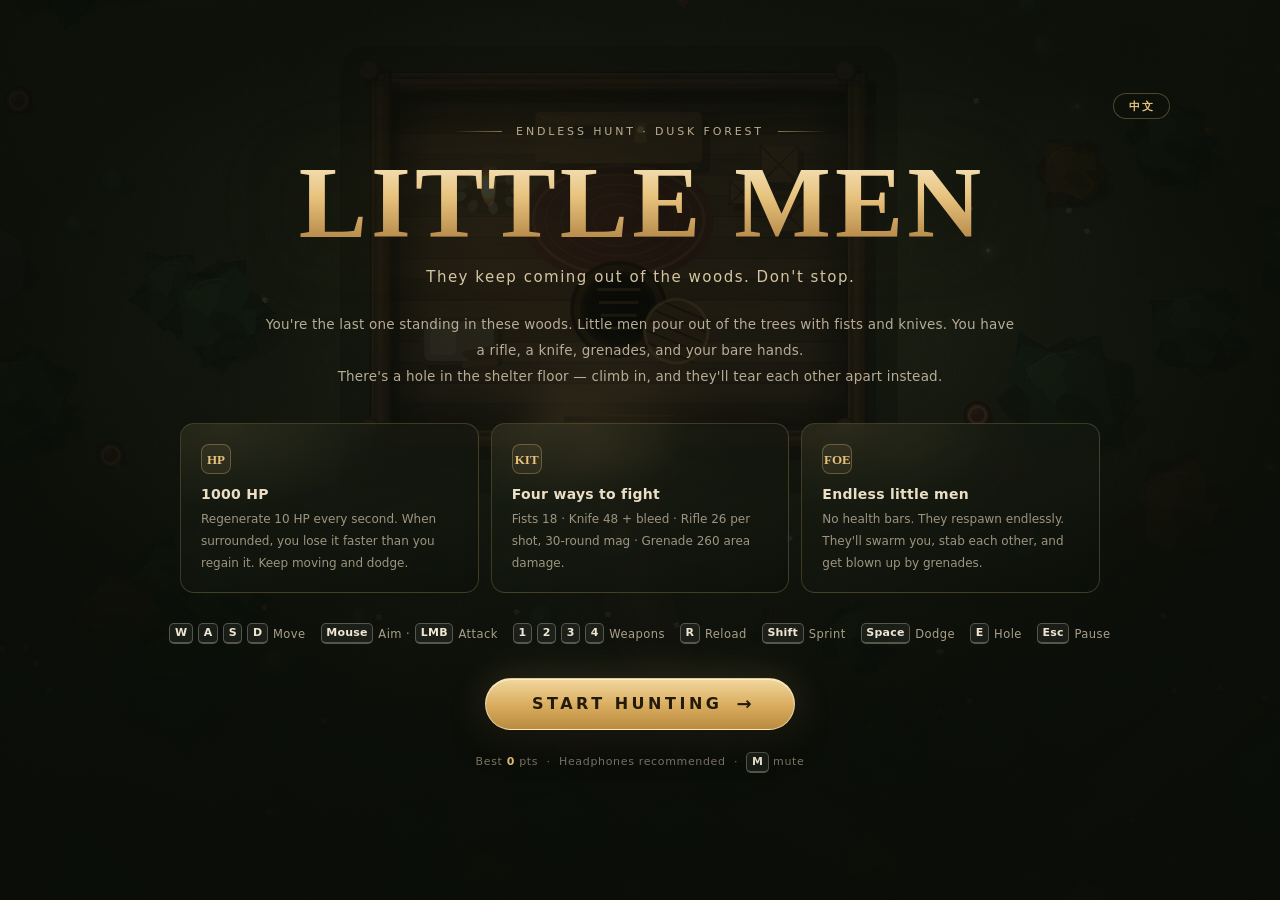
==== source/index.html @ 83fd168a "Organize project: source/, build script and docs" ====
<!DOCTYPE html>
<html lang="zh-CN">
<head>
<meta charset="utf-8">
<meta name="viewport" content="width=device-width, initial-scale=1, maximum-scale=1, user-scalable=no, viewport-fit=cover">
<meta name="theme-color" content="#0c0f09">
<meta name="description" content="无尽围猎小游戏：在暮色山林里用拳头、猎刀、步枪和手榴弹打退不断重生的小人，躲进庇护所地洞避开攻击。">
<link rel="icon" href="data:image/svg+xml,%3Csvg xmlns='http://www.w3.org/2000/svg' viewBox='0 0 64 64'%3E%3Crect width='64' height='64' rx='14' fill='%230d100b'/%3E%3Ctext x='32' y='46' font-size='40' text-anchor='middle' fill='%23e7c27d' font-family='serif'%3E打%3C/text%3E%3C/svg%3E">
<title>打小人 · 暮色山林</title>
<link rel="stylesheet" href="style.css">
</head>
<body>
<div id="game">
  <canvas id="cv"></canvas>

  <!-- ================= HUD ================= -->
  <div id="hud" class="hidden">
    <div id="hud-left" class="panel">
      <div class="hp-row">
        <span class="hp-mark" data-i18n="hud.hp">命</span>
        <div class="hp-bar"><div id="hp-fill"></div><div class="hp-bar-gloss"></div></div>
        <div class="hp-num"><b id="hp-now">1000</b><i>/1000</i></div>
      </div>
      <div class="stam-row">
        <div class="stam-bar"><div id="stam-fill"></div></div>
        <span class="regen" data-i18n="hud.regen">+10 / 秒</span>
      </div>
    </div>

    <div id="hud-right" class="panel">
      <div class="stat"><span data-i18n="hud.kills">击杀</span><b id="kills">0</b></div>
      <div class="stat"><span data-i18n="hud.score">得分</span><b id="score">0</b></div>
      <div class="stat"><span data-i18n="hud.time">存活</span><b id="clock">00:00</b></div>
      <div class="stat best"><span data-i18n="hud.best">最佳</span><b id="best">0</b></div>
    </div>

    <div id="compass" class="fade">
      <div id="compass-arrow">➤</div>
      <div class="compass-txt"><span data-i18n="hud.shelter">庇护所</span> · <b id="compass-dist">0</b> m</div>
    </div>

    <div id="combo" class="hidden"><b id="combo-x">×2</b><span data-i18n="hud.combo">连杀</span></div>
    <div id="toast"></div>

    <div id="weapon-bar">
      <div class="wcard" data-w="fist">
        <span class="wkey">1</span>
        <span class="wicon" data-i18n="hud.icon.fist">拳</span>
        <span class="wname" data-i18n="hud.weapon.fist">拳头</span>
        <span class="wammo" id="ammo-fist">—</span>
      </div>
      <div class="wcard" data-w="knife">
        <span class="wkey">2</span>
        <span class="wicon" data-i18n="hud.icon.knife">刀</span>
        <span class="wname" data-i18n="hud.weapon.knife">猎刀</span>
        <span class="wammo" id="ammo-knife">流血</span>
      </div>
      <div class="wcard active" data-w="gun">
        <span class="wkey">3</span>
        <span class="wicon" data-i18n="hud.icon.gun">枪</span>
        <span class="wname" data-i18n="hud.weapon.gun">步枪</span>
        <span class="wammo" id="ammo-gun"><b>30</b>/∞</span>
        <span class="reload-line" id="reload-line"></span>
      </div>
      <div class="wcard" data-w="nade">
        <span class="wkey">4</span>
        <span class="wicon" data-i18n="hud.icon.nade">雷</span>
        <span class="wname" data-i18n="hud.weapon.nade">手榴弹</span>
        <span class="wammo" id="ammo-nade">×3</span>
      </div>
    </div>

    <div id="map-box">
      <canvas id="mini" width="320" height="320"></canvas>
      <div class="map-label" data-i18n="hud.map">暮色山林</div>
    </div>

    <div id="hint" class="hidden"><kbd>E</kbd><span data-i18n="hud.hint">进入地洞</span></div>

    <div id="hidden-note" class="hidden">
      <div class="hn-icon" data-i18n="hud.holeIcon">洞</div>
      <div class="hn-text">
        <b data-i18n="hud.hiddenTitle">你躲在地洞里</b>
        <span data-i18n="hud.hiddenText">上面的小人找不到你，正在互相撕打。</span>
      </div>
      <div class="hn-key desktop-only"><kbd>E</kbd> <span data-i18n="hud.hiddenKey">爬出来</span></div>
      <div class="hn-key touch-only"><span data-i18n="hud.hiddenTouch">点「洞」爬出</span></div>
    </div>

    <div id="touch-ui">
      <button id="tb-pause" class="tbtn tiny">Ⅱ</button>
      <button id="tb-switch" class="tbtn" data-i18n="hud.touch.swap">换</button>
      <button id="tb-nade" class="tbtn" data-i18n="hud.touch.nade">雷</button>
      <button id="tb-reload" class="tbtn" data-i18n="hud.touch.reload">弹</button>
      <button id="tb-hole" class="tbtn hidden" data-i18n="hud.touch.hole">洞</button>
    </div>
  </div>

  <!-- ================= 开始界面 ================= -->
  <div id="screen-start" class="screen">
    <div class="screen-inner start-inner">
      <div class="lang-row"><button class="lang-btn" type="button" data-lang-toggle>EN</button></div>
      <div class="eyebrow"><span></span><b data-i18n="menu.eyebrow">无尽围猎 · 暮色山林</b><span></span></div>
      <h1 class="title" data-i18n="menu.title">打小人</h1>
      <p class="tagline" data-i18n="menu.tagline">山里的东西越聚越多。别停手。</p>
      <p class="brief" data-i18n="menu.brief">你是这片林子里唯一还站着的人。小人从树影里涌出来，用拳头、用刀。你有步枪、猎刀、手榴弹，和一双拳头。<br>山腰的庇护所里有一个地洞——钻进去，它们就碰不到你，只会在上面互相撕咬。</p>

      <div class="info-grid">
        <div class="info-card">
          <div class="ic-key" data-i18n="menu.card1.key">命</div>
          <h3 data-i18n="menu.card1.title">1000 点生命</h3>
          <p data-i18n="menu.card1.text">每秒回复 10 点。被围住时会掉得比回复快，靠走位和翻滚活下来。</p>
        </div>
        <div class="info-card">
          <div class="ic-key" data-i18n="menu.card2.key">械</div>
          <h3 data-i18n="menu.card2.title">四种打法</h3>
          <p data-i18n="menu.card2.text">拳 18 · 猎刀 48 并造成流血 · 步枪 26 一发共 30 发 · 手榴弹 260 范围伤害。</p>
        </div>
        <div class="info-card">
          <div class="ic-key" data-i18n="menu.card3.key">敌</div>
          <h3 data-i18n="menu.card3.title">杀不完的小人</h3>
          <p data-i18n="menu.card3.text">没有血条，打死会不断重生。它们会围攻你，也会互相捅刀、被自己的手榴弹炸飞。</p>
        </div>
      </div>

      <div class="keys desktop-only">
        <span data-i18n="key.move"><kbd>W</kbd><kbd>A</kbd><kbd>S</kbd><kbd>D</kbd> 移动</span>
        <span data-i18n="key.aim"><kbd>鼠标</kbd> 瞄准 · <kbd>左键</kbd> 攻击</span>
        <span data-i18n="key.weapons"><kbd>1</kbd><kbd>2</kbd><kbd>3</kbd><kbd>4</kbd> 换武器</span>
        <span data-i18n="key.reload"><kbd>R</kbd> 装弹</span>
        <span data-i18n="key.sprint"><kbd>Shift</kbd> 冲刺</span>
        <span data-i18n="key.dodge"><kbd>空格</kbd> 翻滚</span>
        <span data-i18n="key.hole"><kbd>E</kbd> 地洞</span>
        <span data-i18n="key.pause"><kbd>Esc</kbd> 暂停</span>
      </div>
      <div class="keys touch-only">
        <span data-i18n="menu.touch.move">左半屏拖动 · 移动</span>
        <span data-i18n="menu.touch.aim">右半屏拖动 · 瞄准并开火</span>
        <span data-i18n="menu.touch.buttons">右下按钮 · 换武器 / 手雷 / 装弹 / 地洞</span>
      </div>

      <button id="btn-start" class="big-btn" data-i18n="menu.start">开始狩猎<span class="arrow">→</span></button>
      <div class="start-foot">
        <span data-i18n="menu.best">最佳记录</span> <b id="best-menu">0</b> <span data-i18n="menu.pts">分</span>
        &nbsp;·&nbsp; <span data-i18n="menu.headphones">建议戴耳机</span>
        &nbsp;·&nbsp; <span data-i18n="menu.mute"><kbd>M</kbd> 静音</span>
      </div>
    </div>
  </div>

  <!-- ================= 暂停界面 ================= -->
  <div id="screen-pause" class="screen hidden">
    <div class="screen-inner pause-inner">
      <div class="lang-row"><button class="lang-btn" type="button" data-lang-toggle>EN</button></div>
      <div class="eyebrow"><span></span><b data-i18n="pause.eyebrow">暂歇</b><span></span></div>
      <h2 class="sub-title" data-i18n="pause.title">山风停了</h2>
      <p class="tagline" data-i18n="pause.tagline">它们还在外面。</p>
      <div class="pause-stats">
        <div><span data-i18n="hud.kills">击杀</span><b id="pause-kills">0</b></div>
        <div><span data-i18n="hud.score">得分</span><b id="pause-score">0</b></div>
        <div><span data-i18n="hud.time">存活</span><b id="pause-time">00:00</b></div>
      </div>
      <div class="keys centered desktop-only">
        <span data-i18n="key.move"><kbd>W</kbd><kbd>A</kbd><kbd>S</kbd><kbd>D</kbd> 移动</span>
        <span data-i18n="key.aim"><kbd>鼠标</kbd> 瞄准 · <kbd>左键</kbd> 攻击</span>
        <span data-i18n="key.weapons"><kbd>1</kbd><kbd>2</kbd><kbd>3</kbd><kbd>4</kbd> 换武器</span>
        <span data-i18n="key.reload"><kbd>R</kbd> 装弹</span>
        <span data-i18n="key.sprint"><kbd>Shift</kbd> 冲刺</span>
        <span data-i18n="key.dodge"><kbd>空格</kbd> 翻滚</span>
        <span data-i18n="key.hole"><kbd>E</kbd> 地洞</span>
      </div>
      <div class="keys centered touch-only">
        <span data-i18n="menu.touch.move">左半屏拖动 · 移动</span>
        <span data-i18n="menu.touch.aim">右半屏拖动 · 瞄准并开火</span>
      </div>
      <div class="btn-row">
        <button id="btn-resume" class="big-btn" data-i18n="pause.resume">继续<span class="arrow">→</span></button>
        <button id="btn-quit" class="ghost-btn" data-i18n="pause.menu">回到山顶</button>
      </div>
    </div>
  </div>

  <!-- ================= 死亡界面 ================= -->
  <div id="screen-dead" class="screen hidden">
    <div class="screen-inner dead-inner">
      <div class="lang-row"><button class="lang-btn" type="button" data-lang-toggle>EN</button></div>
      <div class="eyebrow red"><span></span><b data-i18n="death.eyebrow">你倒下了</b><span></span></div>
      <h2 class="sub-title" data-i18n="death.title">山里的东西围了上来</h2>
      <div class="death-stats">
        <div><span data-i18n="death.kills">击杀小人</span><b id="dead-kills">0</b></div>
        <div><span data-i18n="death.time">存活时间</span><b id="dead-time">00:00</b></div>
        <div><span data-i18n="death.score">最终得分</span><b id="dead-score">0</b></div>
        <div><span data-i18n="death.infight">它们自相残杀</span><b id="dead-infight">0</b></div>
      </div>
      <div class="death-note" id="dead-note">下一次，记得早点回地洞。</div>
      <div class="btn-row">
        <button id="btn-retry" class="big-btn" data-i18n="death.again">再来一局<span class="arrow">→</span></button>
        <button id="btn-menu" class="ghost-btn" data-i18n="death.menu">回到山顶</button>
      </div>
    </div>
  </div>

  <div id="err"></div>
</div>
<script src="game.js"></script>
</body>
</html>
---- source/style.css ----
:root {
  --ink: #efe6d3;
  --muted: #a89f8a;
  --gold: #e7c27d;
  --gold-deep: #b78d45;
  --red: #e0573f;
  --green: #9dbf76;
  --panel: rgba(13, 17, 10, .62);
  --panel-solid: rgba(15, 19, 12, .94);
  --line: rgba(231, 194, 125, .22);
  --line-soft: rgba(231, 194, 125, .11);
  --font: "PingFang SC", "Hiragino Sans GB", "Microsoft YaHei", system-ui, -apple-system, sans-serif;
  --serif: "Songti SC", "STSong", "Noto Serif SC", "SimSun", serif;
}

* { box-sizing: border-box; }

html, body {
  margin: 0;
  padding: 0;
  width: 100%;
  height: 100%;
  overflow: hidden;
  background: #0b0e08;
  color: var(--ink);
  font-family: var(--font);
  -webkit-font-smoothing: antialiased;
  user-select: none;
  -webkit-user-select: none;
  touch-action: none;
}

#game { position: fixed; inset: 0; }

#cv {
  position: absolute;
  inset: 0;
  display: block;
  width: 100%;
  height: 100%;
  cursor: none;
  background: #20281a;
}

.hidden { display: none !important; }

kbd {
  display: inline-block;
  min-width: 1.55em;
  padding: .1em .42em;
  border: 1px solid rgba(239, 230, 211, .28);
  border-bottom-width: 2px;
  border-radius: 5px;
  background: rgba(255, 255, 255, .06);
  color: #efe6d3;
  font: 600 11px/1.45 var(--font);
  text-align: center;
  letter-spacing: .02em;
}

/* ============================== HUD ============================== */
#hud {
  position: fixed;
  inset: 0;
  z-index: 10;
  pointer-events: none;
  font-variant-numeric: tabular-nums;
}

.panel {
  position: absolute;
  background: linear-gradient(160deg, rgba(23, 28, 18, .82), rgba(10, 13, 8, .66));
  border: 1px solid var(--line);
  border-radius: 14px;
  box-shadow: 0 10px 34px rgba(0, 0, 0, .38), inset 0 1px 0 rgba(255, 255, 255, .05);
  backdrop-filter: blur(9px);
  -webkit-backdrop-filter: blur(9px);
}

#hud-left {
  left: 22px;
  top: 20px;
  width: min(390px, 38vw);
  padding: 14px 16px 12px;
}

.hp-row { display: flex; align-items: center; gap: 10px; }

.hp-mark {
  flex: none;
  width: 26px;
  height: 26px;
  display: grid;
  place-items: center;
  border-radius: 8px;
  font: 700 13px/1 var(--serif);
  color: #f4c9b6;
  background: rgba(224, 87, 63, .16);
  border: 1px solid rgba(224, 87, 63, .35);
}

.hp-bar {
  position: relative;
  flex: 1;
  height: 17px;
  border-radius: 4px;
  overflow: hidden;
  background: rgba(0, 0, 0, .5);
  box-shadow: inset 0 2px 5px rgba(0, 0, 0, .6), 0 0 0 1px rgba(255, 255, 255, .05);
}

#hp-fill {
  position: absolute;
  inset: 0;
  width: 100%;
  transform-origin: left center;
  background: linear-gradient(90deg, #b5382b 0%, #dd5a3b 45%, #ee8a54 100%);
  box-shadow: 0 0 14px rgba(232, 92, 60, .45);
  transition: width .12s linear, filter .3s;
}

#hp-fill.low { animation: lowhp 1s ease-in-out infinite; }

@keyframes lowhp {
  0%, 100% { filter: brightness(1); }
  50% { filter: brightness(1.55); }
}

.hp-bar-gloss {
  position: absolute;
  inset: 0;
  background: linear-gradient(180deg, rgba(255, 255, 255, .22), transparent 48%, rgba(0, 0, 0, .2));
  pointer-events: none;
}

.hp-num { flex: none; min-width: 92px; text-align: right; letter-spacing: .02em; }
.hp-num b { font-size: 21px; font-weight: 800; color: #f7ecdb; }
.hp-num i { font-style: normal; font-size: 12px; color: var(--muted); margin-left: 1px; }

.stam-row { display: flex; align-items: center; gap: 10px; margin-top: 9px; padding-left: 36px; }

.stam-bar {
  flex: 1;
  height: 4px;
  border-radius: 3px;
  background: rgba(0, 0, 0, .45);
  overflow: hidden;
}
#stam-fill {
  height: 100%;
  width: 100%;
  background: linear-gradient(90deg, #9b7a3c, #e0bd6b);
  border-radius: 3px;
}

.regen { font-size: 10.5px; color: var(--green); letter-spacing: .04em; opacity: .85; }

#hud-right {
  right: 22px;
  top: 20px;
  display: grid;
  grid-template-columns: repeat(2, minmax(74px, auto));
  gap: 4px 18px;
  padding: 12px 16px;
  text-align: right;
}

.stat { display: flex; align-items: baseline; justify-content: flex-end; gap: 8px; }
.stat span { font-size: 10.5px; color: var(--muted); letter-spacing: .12em; }
.stat b { font-size: 16px; font-weight: 700; color: #f2e6ce; }
.stat.best b { color: var(--gold); font-size: 14px; }

#compass {
  position: absolute;
  top: 18px;
  left: 50%;
  transform: translateX(-50%);
  display: flex;
  align-items: center;
  gap: 9px;
  padding: 7px 14px 7px 10px;
  border-radius: 999px;
  background: rgba(12, 16, 9, .55);
  border: 1px solid var(--line-soft);
  color: #d8ccb4;
  font-size: 11px;
  letter-spacing: .1em;
  backdrop-filter: blur(6px);
  transition: opacity .5s;
}
#compass.fade { opacity: 0; }
#compass-arrow {
  display: inline-block;
  color: var(--gold);
  font-size: 15px;
  line-height: 1;
  transform-origin: 50% 50%;
  filter: drop-shadow(0 0 6px rgba(231, 194, 125, .55));
}
#compass b { color: #f2e6ce; font-weight: 600; }

#combo {
  position: absolute;
  top: 16%;
  left: 50%;
  transform: translateX(-50%);
  display: flex;
  align-items: baseline;
  gap: 7px;
  text-shadow: 0 3px 18px rgba(0, 0, 0, .8);
  animation: comboIn .18s ease-out;
}
#combo b {
  font: 900 40px/1 var(--serif);
  color: #f6d491;
  letter-spacing: .01em;
  text-shadow: 0 0 26px rgba(231, 194, 125, .55), 0 2px 0 rgba(0, 0, 0, .35);
}
#combo span { font-size: 11px; letter-spacing: .3em; color: #e7d8b9; }
@keyframes comboIn { from { transform: translate(-50%, 8px) scale(.85); opacity: 0; } }

#toast {
  position: absolute;
  left: 50%;
  top: 25%;
  transform: translate(-50%, 6px);
  max-width: min(560px, 82vw);
  padding: 9px 20px;
  border-radius: 999px;
  background: rgba(12, 16, 9, .76);
  border: 1px solid var(--line);
  color: #efe1c6;
  font-size: 12.5px;
  letter-spacing: .08em;
  text-align: center;
  opacity: 0;
  transition: opacity .25s, transform .25s;
  backdrop-filter: blur(8px);
  white-space: nowrap;
  overflow: hidden;
  text-overflow: ellipsis;
}
#toast.show { opacity: 1; transform: translate(-50%, 0); }

#weapon-bar {
  position: absolute;
  left: 50%;
  bottom: 20px;
  transform: translateX(-50%);
  display: flex;
  gap: 9px;
  padding: 8px;
  border-radius: 16px;
  background: linear-gradient(160deg, rgba(23, 28, 18, .78), rgba(10, 13, 8, .64));
  border: 1px solid var(--line);
  box-shadow: 0 12px 40px rgba(0, 0, 0, .42);
  backdrop-filter: blur(10px);
}

.wcard {
  position: relative;
  width: 96px;
  padding: 9px 8px 8px;
  border-radius: 11px;
  border: 1px solid transparent;
  background: rgba(255, 255, 255, .025);
  display: grid;
  grid-template-columns: 30px 1fr;
  grid-template-rows: auto auto;
  gap: 1px 7px;
  transition: background .15s, border-color .15s, transform .15s;
  overflow: hidden;
}

.wcard.active {
  border-color: rgba(231, 194, 125, .62);
  background: linear-gradient(150deg, rgba(231, 194, 125, .16), rgba(231, 194, 125, .04));
  box-shadow: 0 0 0 1px rgba(231, 194, 125, .1), 0 6px 20px rgba(0, 0, 0, .3), inset 0 0 24px rgba(231, 194, 125, .06);
  transform: translateY(-2px);
}

.wcard.empty { opacity: .45; }

.wkey {
  position: absolute;
  top: 5px;
  right: 6px;
  font-size: 9px;
  color: var(--muted);
  opacity: .85;
}

.wicon {
  grid-row: span 2;
  align-self: center;
  width: 30px;
  height: 30px;
  display: grid;
  place-items: center;
  border-radius: 8px;
  font: 700 15px/1 var(--serif);
  color: #cfc0a3;
  background: rgba(0, 0, 0, .28);
  border: 1px solid rgba(255, 255, 255, .07);
}
.wcard.active .wicon {
  color: #f4d9a2;
  border-color: rgba(231, 194, 125, .4);
  background: rgba(231, 194, 125, .1);
  box-shadow: 0 0 18px rgba(231, 194, 125, .15);
}

.wname { font-size: 11.5px; color: #d9cdb5; letter-spacing: .05em; align-self: end; }
.wammo { font-size: 10px; color: #8d8574; letter-spacing: .03em; align-self: start; }
.wammo b { color: #e9dcc2; font-size: 11px; font-weight: 600; }
.wcard.active .wammo { color: var(--gold); }

.reload-line {
  position: absolute;
  left: 0;
  bottom: 0;
  height: 2px;
  width: 0%;
  background: linear-gradient(90deg, #d8ad63, #f4dda9);
  box-shadow: 0 0 8px rgba(231, 194, 125, .6);
}

#map-box {
  position: absolute;
  right: 22px;
  bottom: 22px;
  width: 176px;
  padding: 7px;
  border-radius: 15px;
  background: linear-gradient(160deg, rgba(23, 28, 18, .8), rgba(10, 13, 8, .68));
  border: 1px solid var(--line);
  box-shadow: 0 12px 36px rgba(0, 0, 0, .4);
  backdrop-filter: blur(9px);
}
#mini { display: block; width: 100%; height: auto; border-radius: 10px; }
.map-label {
  margin-top: 5px;
  text-align: center;
  font-size: 9px;
  letter-spacing: .28em;
  color: #8f8674;
}

#hint {
  position: absolute;
  left: 50%;
  bottom: 118px;
  transform: translateX(-50%);
  display: flex;
  align-items: center;
  gap: 8px;
  padding: 8px 15px;
  border-radius: 999px;
  background: rgba(12, 16, 9, .72);
  border: 1px solid rgba(231, 194, 125, .35);
  color: #f0e0c0;
  font-size: 12px;
  letter-spacing: .08em;
  box-shadow: 0 0 24px rgba(231, 194, 125, .12);
  animation: hintPulse 2.2s ease-in-out infinite;
}
@keyframes hintPulse {
  0%, 100% { box-shadow: 0 0 18px rgba(231, 194, 125, .08); }
  50% { box-shadow: 0 0 30px rgba(231, 194, 125, .22); }
}

#hidden-note {
  position: absolute;
  left: 50%;
  top: 88px;
  transform: translateX(-50%);
  display: flex;
  align-items: center;
  gap: 13px;
  padding: 11px 18px 11px 12px;
  border-radius: 14px;
  background: rgba(10, 13, 8, .86);
  border: 1px solid rgba(231, 194, 125, .3);
  box-shadow: 0 18px 50px rgba(0, 0, 0, .5);
  backdrop-filter: blur(10px);
  animation: fadeUp .3s ease-out;
}
@keyframes fadeUp { from { opacity: 0; transform: translate(-50%, -6px); } }
.hn-icon {
  width: 38px;
  height: 38px;
  display: grid;
  place-items: center;
  border-radius: 10px;
  font: 700 16px/1 var(--serif);
  color: #e8cf9f;
  background: rgba(231, 194, 125, .1);
  border: 1px solid rgba(231, 194, 125, .25);
}
.hn-text { display: flex; flex-direction: column; gap: 3px; }
.hn-text b { font-size: 12.5px; font-weight: 600; letter-spacing: .08em; color: #f3e5c9; }
.hn-text span { font-size: 10.5px; color: #a89f8a; letter-spacing: .04em; }
.hn-key { margin-left: 10px; font-size: 11px; color: #c6b99f; white-space: nowrap; }

#touch-ui { position: absolute; inset: 0; display: none; }
body.touch #touch-ui { display: block; }

.tbtn {
  position: absolute;
  pointer-events: auto;
  width: 56px;
  height: 56px;
  border-radius: 50%;
  border: 1px solid rgba(231, 194, 125, .38);
  background: rgba(12, 16, 9, .66);
  color: #eedfbe;
  font: 600 15px/1 var(--font);
  backdrop-filter: blur(6px);
  -webkit-tap-highlight-color: transparent;
}
.tbtn:active { background: rgba(231, 194, 125, .22); }
#tb-switch { right: 92px; bottom: 130px; }
#tb-pause.tiny { width: 42px; height: 42px; font-size: 13px; left: 16px; top: 104px; }
#tb-nade { right: 22px; bottom: 130px; }
#tb-reload { right: 92px; bottom: 200px; }
#tb-hole { right: 22px; bottom: 200px; border-color: rgba(157, 191, 118, .55); color: #cfe2b2; }

/* ============================== 全屏界面 ============================== */
.screen {
  position: fixed;
  inset: 0;
  z-index: 40;
  display: flex;
  justify-content: center;
  align-items: flex-start;
  overflow-y: auto;
  padding: clamp(22px, 5vh, 64px) 20px;
  background:
    radial-gradient(ellipse 70% 55% at 50% 38%, rgba(9, 12, 7, .34), rgba(9, 12, 7, .86) 78%),
    linear-gradient(180deg, rgba(9, 12, 7, .55), rgba(9, 12, 7, .88));
  animation: screenIn .4s ease-out;
}
@keyframes screenIn { from { opacity: 0; } }

#screen-start {
  background:
    radial-gradient(ellipse 65% 55% at 50% 42%, rgba(9, 12, 7, .18), rgba(9, 12, 7, .82) 80%),
    linear-gradient(180deg, rgba(9, 12, 7, .5), rgba(9, 12, 7, .9));
}

.screen-inner { position: relative; width: min(1060px, 94vw); margin: auto; text-align: center; padding: 8px 0 42px; }

.eyebrow {
  display: flex;
  align-items: center;
  justify-content: center;
  gap: 14px;
  font-size: 11px;
  letter-spacing: .42em;
  color: #bcae92;
  text-transform: uppercase;
  margin-bottom: 16px;
}
.eyebrow span { display: block; width: 48px; height: 1px; background: linear-gradient(90deg, transparent, rgba(231, 194, 125, .55)); }
.eyebrow span:last-child { background: linear-gradient(90deg, rgba(231, 194, 125, .55), transparent); }
.eyebrow.red { color: #d99a86; }
.eyebrow.red span { background: linear-gradient(90deg, transparent, rgba(224, 87, 63, .55)); }
.eyebrow.red span:last-child { background: linear-gradient(90deg, rgba(224, 87, 63, .55), transparent); }

.title {
  margin: 0;
  font-family: var(--serif);
  font-size: clamp(74px, 11vw, 142px);
  font-weight: 900;
  line-height: .96;
  letter-spacing: .1em;
  text-indent: .1em;
  background: linear-gradient(180deg, #f8e9c7 0%, #e7c27d 44%, #a8793a 100%);
  -webkit-background-clip: text;
  background-clip: text;
  color: transparent;
  filter: drop-shadow(0 6px 26px rgba(0, 0, 0, .6)) drop-shadow(0 0 46px rgba(231, 194, 125, .12));
}

.tagline {
  margin: 16px 0 0;
  font-size: clamp(13px, 1.4vw, 16px);
  letter-spacing: .34em;
  color: #d9c9a8;
  text-indent: .34em;
}

.brief {
  max-width: 760px;
  margin: 26px auto 0;
  font-size: 13.5px;
  line-height: 2.05;
  letter-spacing: .045em;
  color: #b7ac96;
}

.info-grid {
  display: grid;
  grid-template-columns: repeat(3, 1fr);
  gap: 12px;
  margin: 34px auto 0;
  max-width: 920px;
}

.info-card {
  position: relative;
  text-align: left;
  padding: 20px 20px 18px;
  border-radius: 14px;
  border: 1px solid var(--line);
  background: linear-gradient(160deg, rgba(28, 33, 22, .62), rgba(12, 15, 9, .42));
  backdrop-filter: blur(8px);
  overflow: hidden;
}
.info-card::after {
  content: "";
  position: absolute;
  inset: 0;
  background: radial-gradient(220px 120px at 15% 0%, rgba(231, 194, 125, .09), transparent 70%);
  pointer-events: none;
}
.ic-key {
  width: 30px;
  height: 30px;
  display: grid;
  place-items: center;
  margin-bottom: 12px;
  border-radius: 8px;
  border: 1px solid rgba(231, 194, 125, .3);
  color: var(--gold);
  font: 700 13px/1 var(--serif);
  background: rgba(231, 194, 125, .07);
}
.info-card h3 { margin: 0 0 7px; font-size: 14px; font-weight: 600; letter-spacing: .06em; color: #ebdfc6; }
.info-card p { margin: 0; font-size: 12px; line-height: 1.9; color: #9e9581; }

.keys {
  display: flex;
  flex-wrap: wrap;
  justify-content: center;
  gap: 10px 20px;
  max-width: 880px;
  margin: 30px auto 0;
  font-size: 11.5px;
  color: #a99f8b;
  letter-spacing: .04em;
}
.keys span { display: inline-flex; align-items: center; gap: 5px; }
.keys.centered { margin-top: 26px; }

.big-btn {
  pointer-events: auto;
  position: relative;
  display: inline-flex;
  align-items: center;
  justify-content: center;
  gap: 14px;
  margin-top: 34px;
  padding: 16px 42px;
  border: 1px solid rgba(255, 239, 197, .6);
  border-radius: 999px;
  background: linear-gradient(180deg, #f2d79e, #d8ab5c 55%, #b98a40);
  color: #241a0b;
  font: 700 16px/1 var(--font);
  letter-spacing: .22em;
  text-indent: .22em;
  cursor: pointer;
  box-shadow: 0 12px 34px rgba(0, 0, 0, .45), 0 0 40px rgba(231, 194, 125, .2), inset 0 1px 0 rgba(255, 255, 255, .55);
  transition: transform .16s ease, box-shadow .16s ease, filter .16s;
}
.big-btn:hover { transform: translateY(-2px); filter: brightness(1.05); box-shadow: 0 18px 44px rgba(0, 0, 0, .5), 0 0 56px rgba(231, 194, 125, .3), inset 0 1px 0 rgba(255, 255, 255, .6); }
.big-btn:active { transform: translateY(0); }
.big-btn .arrow { font-size: 18px; letter-spacing: 0; text-indent: 0; transition: transform .16s; }
.big-btn:hover .arrow { transform: translateX(4px); }

.ghost-btn {
  pointer-events: auto;
  margin-top: 34px;
  padding: 15px 30px;
  border-radius: 999px;
  border: 1px solid var(--line);
  background: rgba(255, 255, 255, .03);
  color: #cfc2a7;
  font: 500 13.5px/1 var(--font);
  letter-spacing: .2em;
  text-indent: .2em;
  cursor: pointer;
  transition: background .16s, border-color .16s, color .16s;
}
.ghost-btn:hover { background: rgba(231, 194, 125, .09); border-color: rgba(231, 194, 125, .4); color: #f0e2c4; }

.start-foot { margin-top: 22px; font-size: 11px; color: #7e7666; letter-spacing: .1em; }
.start-foot b { color: var(--gold); font-weight: 600; }

.btn-row { display: flex; justify-content: center; align-items: center; gap: 18px; flex-wrap: wrap; }
.btn-row .big-btn, .btn-row .ghost-btn { margin-top: 30px; }

.sub-title {
  margin: 0;
  font-family: var(--serif);
  font-size: clamp(38px, 5vw, 62px);
  font-weight: 900;
  letter-spacing: .14em;
  text-indent: .14em;
  color: #f0dfbe;
  text-shadow: 0 8px 40px rgba(0, 0, 0, .6);
}

.pause-stats, .death-stats {
  display: flex;
  justify-content: center;
  gap: 12px;
  flex-wrap: wrap;
  margin: 34px auto 0;
  max-width: 860px;
}
.pause-stats > div, .death-stats > div {
  min-width: 150px;
  padding: 16px 22px;
  border: 1px solid var(--line);
  border-radius: 13px;
  background: rgba(13, 17, 10, .55);
  backdrop-filter: blur(8px);
  display: flex;
  flex-direction: column;
  gap: 6px;
  align-items: center;
}
.pause-stats span, .death-stats span { font-size: 10.5px; letter-spacing: .18em; color: #928974; }
.pause-stats b, .death-stats b { font-size: 30px; font-weight: 800; color: #f2e6cf; font-variant-numeric: tabular-nums; }
.death-stats b { color: #e9c7a0; }

.death-note {
  margin: 26px auto 0;
  font-size: 12.5px;
  color: #9d9480;
  letter-spacing: .1em;
}

#screen-pause .screen-inner, #screen-dead .screen-inner { max-width: 900px; }

#screen-dead {
  background:
    radial-gradient(ellipse 70% 55% at 50% 45%, rgba(30, 8, 5, .44), rgba(7, 7, 5, .93) 78%),
    linear-gradient(180deg, rgba(10, 8, 6, .7), rgba(6, 6, 4, .96));
}
#screen-dead .eyebrow { color: #c98d7a; }
#screen-dead .sub-title { color: #e7c8b2; }

#err {
  display: none;
  position: fixed;
  left: 10px;
  bottom: 10px;
  z-index: 999;
  max-width: 90vw;
  padding: 8px 12px;
  border-radius: 8px;
  background: rgba(120, 20, 10, .92);
  color: #fff;
  font: 12px/1.5 monospace;
  white-space: pre-wrap;
}

/* ============================== 响应式 ============================== */
@media (max-width: 900px) {
  .info-grid { grid-template-columns: 1fr; max-width: 560px; }
  .info-card { padding: 16px 18px; }
  .ic-key { float: left; margin: 0 12px 4px 0; }
  .brief { font-size: 12.5px; line-height: 1.95; }
  .keys { gap: 8px 14px; }
  .screen-inner { padding-bottom: 30px; }
  #hud-left { width: 260px; left: 12px; top: 12px; padding: 10px 12px; }
  .hp-num b { font-size: 17px; }
  .hp-num { min-width: 78px; }
  #hud-right { right: 12px; top: 12px; padding: 9px 12px; gap: 2px 12px; }
  .stat b { font-size: 13px; }
  #compass { top: 74px; }
  #map-box { width: 132px; right: 12px; bottom: 12px; }
  #weapon-bar { bottom: 12px; gap: 6px; padding: 6px; }
  .wcard { width: 78px; padding: 7px 6px; grid-template-columns: 24px 1fr; }
  .wicon { width: 24px; height: 24px; font-size: 12px; }
  .wname { font-size: 10px; }
  .wammo { font-size: 9px; }
  #hint { bottom: 96px; }
}

@media (max-width: 620px) {
  .title { letter-spacing: .06em; text-indent: .06em; }
  .brief br { display: none; }
  .keys span:nth-child(n+5) { display: none; }
  .screen { padding: 26px 14px; }
  .hp-mark { display: none; }
  .stam-row { padding-left: 0; }
  #hud-left { width: min(220px, 51vw); }
  #hud-right { grid-template-columns: repeat(2, auto); }
  .stat span { font-size: 9px; letter-spacing: .04em; }
  .stat b { font-size: 12px; }
  #compass { top: 70px; font-size: 10px; }
  #map-box { width: 104px; padding: 5px; }
  .map-label { font-size: 8px; letter-spacing: .12em; }
  #weapon-bar { width: calc(100vw - 20px); justify-content: space-between; }
  .wcard { width: auto; flex: 1; grid-template-columns: 1fr; text-align: center; gap: 0; padding: 6px 2px; }
  .wicon { display: none; }
  .wkey { position: static; font-size: 8px; opacity: .6; }
  .wname { font-size: 10px; }
  .wammo { font-size: 9px; }
  #hint { bottom: 90px; font-size: 11px; }
  #hidden-note { top: 76px; max-width: calc(100vw - 24px); }
  .hn-text span { display: none; }
  .pause-stats > div, .death-stats > div { min-width: 112px; padding: 12px 14px; }
  .pause-stats b, .death-stats b { font-size: 22px; }
  body.touch #map-box { display: none; }
  body.touch #hint { display: none !important; }
  .big-btn { padding: 14px 30px; font-size: 14px; }
  .start-foot { font-size: 10px; }
}

body.touch #weapon-bar { bottom: 14px; }
body.touch #compass { top: 12px; }

@media (prefers-reduced-motion: reduce) {
  * { animation-duration: .001ms !important; transition-duration: .001ms !important; }
}


/* ============================== 触屏版 ============================== */
.touch-only { display: none !important; }
body.touch .touch-only { display: flex !important; }
body.touch .desktop-only { display: none !important; }
body.touch #map-box { display: none !important; }
body.touch #compass { top: 80px; }
body.touch .wkey { display: none; }

@media (max-height: 620px) {
  .screen { padding: 10px 18px; }
  .screen-inner { padding-bottom: 12px; }
  .eyebrow { margin-bottom: 6px; font-size: 9px; }
  .title { font-size: clamp(44px, 13vh, 82px); }
  .tagline { margin-top: 6px; font-size: 12px; letter-spacing: .24em; }
  .brief { display: none; }
  .info-grid { display: none; }
  .keys { margin-top: 12px; font-size: 10.5px; gap: 6px 14px; }
  .keys.centered { margin-top: 12px; }
  .big-btn { margin-top: 14px; padding: 12px 32px; font-size: 14px; }
  .ghost-btn { margin-top: 14px; padding: 11px 24px; font-size: 12px; }
  .start-foot { margin-top: 10px; font-size: 10px; }
  .sub-title { font-size: clamp(30px, 8vh, 46px); }
  .pause-stats, .death-stats { margin-top: 16px; }
  .pause-stats > div, .death-stats > div { padding: 9px 14px; min-width: 108px; }
  .pause-stats b, .death-stats b { font-size: 20px; }
  .death-note { margin-top: 12px; font-size: 11px; }
  .btn-row .big-btn, .btn-row .ghost-btn { margin-top: 14px; }
  #hud-left { width: 244px; left: 10px; top: 10px; padding: 8px 11px; }
  .hp-num b { font-size: 16px; }
  .hp-num { min-width: 70px; }
  .hp-mark { width: 22px; height: 22px; font-size: 11px; }
  .hp-bar { height: 14px; }
  .stam-row { margin-top: 6px; padding-left: 32px; }
  .regen { font-size: 9.5px; }
  #hud-right { right: 10px; top: 10px; padding: 7px 10px; gap: 1px 12px; }
  .stat span { font-size: 9px; }
  .stat b { font-size: 12px; }
  .stat.best b { font-size: 11px; }
  #compass { font-size: 10px; padding: 5px 11px 5px 8px; }
  #weapon-bar { bottom: 8px; padding: 5px; gap: 5px; border-radius: 13px; }
  .wcard { width: 80px; padding: 6px 5px; grid-template-columns: 23px 1fr; gap: 0 5px; }
  .wicon { width: 23px; height: 23px; font-size: 11px; }
  .wname { font-size: 10px; }
  .wammo { font-size: 9px; }
  .wkey { font-size: 8px; top: 3px; right: 4px; }
  .tbtn { width: 48px; height: 48px; font-size: 13px; }
  #tb-switch { right: 78px; bottom: 102px; }
  #tb-nade { right: 18px; bottom: 102px; }
  #tb-reload { right: 78px; bottom: 162px; }
  #tb-hole { right: 18px; bottom: 162px; }
  #tb-pause.tiny { width: 36px; height: 36px; left: 10px; top: 84px; font-size: 11px; }
  #hint { display: none !important; }
  #hidden-note { top: auto; bottom: 178px; padding: 8px 14px 8px 9px; }
  .hn-icon { width: 30px; height: 30px; font-size: 13px; }
  #toast { top: 17%; font-size: 11.5px; padding: 7px 15px; }
  #combo { top: 13%; }
  #combo b { font-size: 30px; }
}


@media (max-width: 370px) {
  #hud-left { width: 49vw; padding: 8px 9px; }
  .hp-num { min-width: 56px; }
  .hp-num b { font-size: 14px; }
  .hp-num i { font-size: 10px; }
  #hud-right { padding: 6px 8px; gap: 0 7px; right: 8px; }
  .stat { gap: 4px; }
  .stat span { font-size: 8px; letter-spacing: 0; }
  .stat b { font-size: 11px; }
  #tb-switch { right: 70px; }
  #tb-nade { right: 14px; }
  #tb-reload { right: 70px; }
  #tb-hole { right: 14px; }
  .wcard { padding: 5px 2px; }
}


body.touch #hidden-note {
  top: 86px;
  bottom: auto;
  width: max-content;
  max-width: min(320px, calc(100vw - 100px));
  padding: 7px 12px 7px 8px;
  gap: 8px;
}
body.touch #hidden-note .hn-icon { width: 28px; height: 28px; font-size: 12px; }
body.touch #hidden-note .hn-text b { font-size: 11.5px; letter-spacing: .02em; white-space: normal; }
body.touch #hidden-note .hn-text span { display: none; }
body.touch #hidden-note .hn-key { margin-left: 2px; font-size: 10px; white-space: nowrap; }
body.touch #tb-hole { animation: holePulse 1.7s ease-in-out infinite; }
@keyframes holePulse {
  0%, 100% { box-shadow: 0 0 0 0 rgba(157, 191, 118, 0); }
  50% { box-shadow: 0 0 18px 2px rgba(157, 191, 118, .22); }
}


/* ============================== 语言切换 / English ============================== */
.eyebrow b { font-weight: 400; letter-spacing: inherit; }

.lang-row {
  display: flex;
  justify-content: flex-end;
  width: 100%;
  margin: 0 0 6px;
}
.lang-btn {
  pointer-events: auto;
  padding: 7px 15px;
  border-radius: 999px;
  border: 1px solid rgba(231, 194, 125, .3);
  background: rgba(13, 17, 10, .62);
  color: var(--gold);
  font: 600 10.5px/1 var(--font);
  letter-spacing: .14em;
  cursor: pointer;
  backdrop-filter: blur(8px);
  -webkit-backdrop-filter: blur(8px);
  transition: background .16s, border-color .16s, color .16s, transform .16s;
}
.lang-btn:hover {
  background: rgba(231, 194, 125, .13);
  border-color: rgba(231, 194, 125, .6);
  color: #f6e7c6;
  transform: translateY(-1px);
}

body.lang-en .title {
  font-size: clamp(48px, 8vw, 108px);
  letter-spacing: .04em;
  text-indent: .04em;
}
body.lang-en .eyebrow { letter-spacing: .26em; }
body.lang-en .tagline { letter-spacing: .1em; text-indent: .1em; font-size: clamp(12px, 1.25vw, 15px); }
body.lang-en .brief { letter-spacing: .015em; line-height: 1.9; }
body.lang-en .info-card h3 { letter-spacing: .02em; }
body.lang-en .info-card p { line-height: 1.8; }
body.lang-en .start-foot { letter-spacing: .06em; }
body.lang-en .hp-mark { font-size: 10px; letter-spacing: .02em; }
body.lang-en .stat span { letter-spacing: .05em; }
body.lang-en .wname { font-size: 10px; letter-spacing: 0; }
body.lang-en .wammo { font-size: 9.5px; }
body.lang-en .hn-icon { font-size: 9px; letter-spacing: .02em; }
body.lang-en .hn-text b { font-size: 12px; letter-spacing: .06em; }
body.lang-en .map-label { letter-spacing: .18em; }
body.lang-en .compass-txt { letter-spacing: .08em; }

@media (max-height: 620px) {
  body.lang-en .title { font-size: clamp(38px, 10vh, 68px); }
  .lang-row { margin-bottom: 2px; }
  .lang-btn { padding: 5px 12px; font-size: 9.5px; }
}


body.lang-en .keys { max-width: 1000px; gap: 8px 15px; }


@media (max-width: 620px) {
  body.lang-en .eyebrow { letter-spacing: .1em; font-size: 10px; margin-bottom: 10px; }
  body.lang-en .eyebrow > span { width: 24px; }
  body.lang-en .tagline { margin-top: 10px; }
  body.lang-en .brief { font-size: 12px; line-height: 1.8; margin-top: 18px; }
  body.lang-en .info-grid { margin-top: 20px; gap: 9px; }
  body.lang-en .info-card { padding: 13px 15px 12px; }
  body.lang-en .info-card h3 { margin-bottom: 5px; }
  body.lang-en .info-card p { font-size: 11.5px; line-height: 1.72; }
  body.lang-en .keys.touch-only { margin-top: 18px; font-size: 10.5px; }
  body.lang-en .big-btn { margin-top: 22px; }
  body.lang-en .start-foot { margin-top: 12px; font-size: 10px; letter-spacing: .02em; }
  body.lang-en .lang-row { margin-bottom: 2px; }
  body.lang-en .tbtn { font-size: 13px; letter-spacing: 0; }
  body.lang-en .wname { font-size: 9.5px; }
}

@media (max-width: 380px) and (max-height: 620px) {
  body.lang-en .title { font-size: 42px; letter-spacing: .02em; }
}


@media (max-width: 620px) {
  .info-grid { margin-top: 24px; gap: 9px; }
  .info-card { padding: 13px 16px 12px; }
  .info-card p { line-height: 1.8; }
  .keys { margin-top: 22px; }
  .big-btn { margin-top: 26px; }
  .start-foot { margin-top: 16px; }
  .lang-row { margin-bottom: 2px; }
}


@media (max-width: 620px) and (max-height: 620px) {
  .wcard {
    width: auto;
    flex: 1;
    grid-template-columns: 1fr;
    gap: 0;
    padding: 6px 2px;
  }
  .wname { font-size: 9.5px; }
}
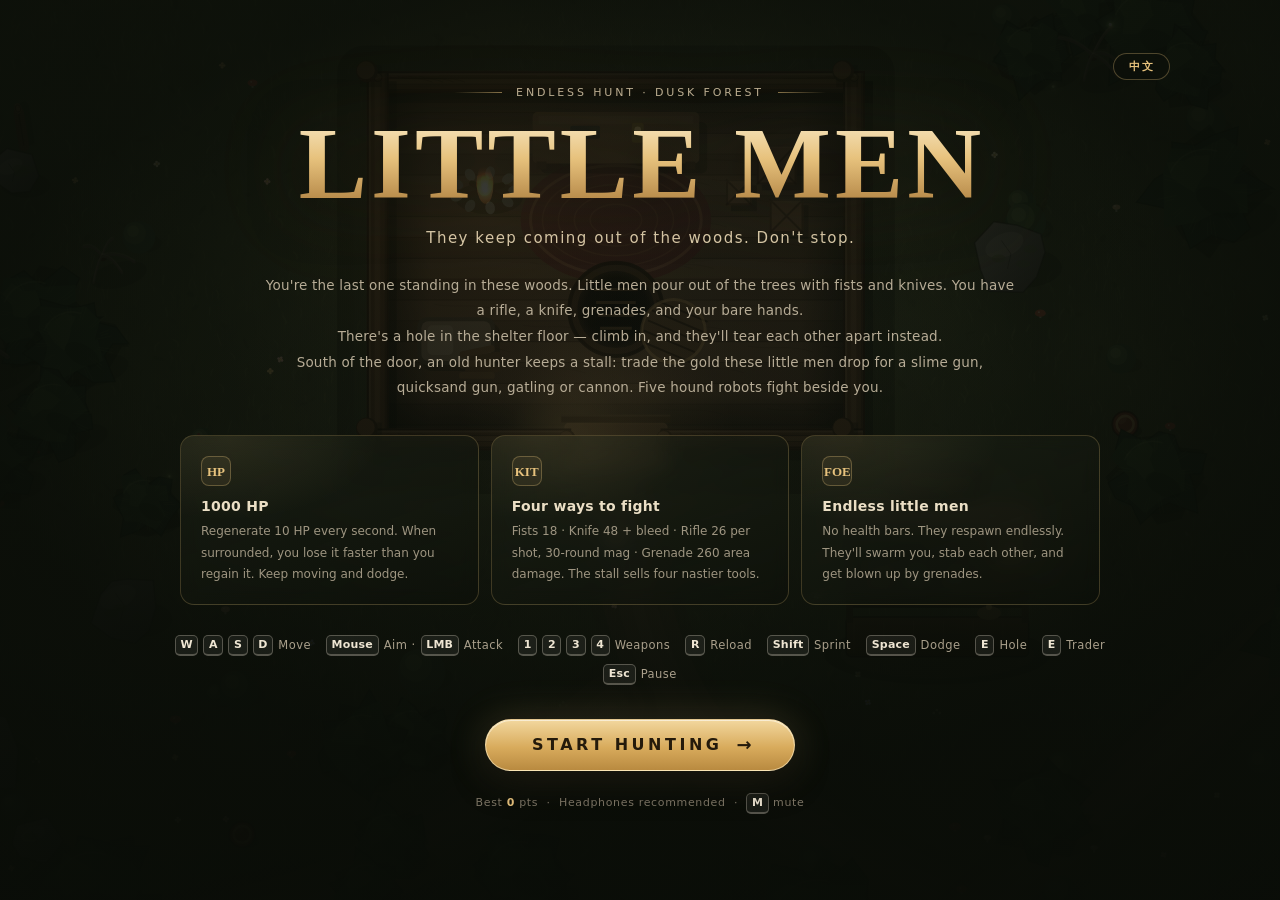
==== commit 3503bf3c: "Add gold shop and five AI companions - Kills drop gold; HUD gold counter and combo-scaled rewards - " ====
--- a/source/index.html
+++ b/source/index.html
@@ -32,6 +32,7 @@
       <div class="stat"><span data-i18n="hud.score">得分</span><b id="score">0</b></div>
       <div class="stat"><span data-i18n="hud.time">存活</span><b id="clock">00:00</b></div>
       <div class="stat best"><span data-i18n="hud.best">最佳</span><b id="best">0</b></div>
+      <div class="stat gold"><span data-i18n="hud.gold">金币</span><b id="gold">0</b></div>
     </div>
 
     <div id="compass" class="fade">
@@ -68,6 +69,34 @@
         <span class="wname" data-i18n="hud.weapon.nade">手榴弹</span>
         <span class="wammo" id="ammo-nade">×3</span>
       </div>
+      <div class="wcard locked" data-w="slime">
+        <span class="wkey">5</span>
+        <span class="wicon" data-i18n="hud.icon.slime">粘</span>
+        <span class="wname" data-i18n="hud.short.slime">粘液枪</span>
+        <span class="wammo" id="ammo-slime">24</span>
+        <span class="reload-line" id="reload-line-slime"></span>
+      </div>
+      <div class="wcard locked" data-w="quicksand">
+        <span class="wkey">6</span>
+        <span class="wicon" data-i18n="hud.icon.quicksand">沙</span>
+        <span class="wname" data-i18n="hud.short.quicksand">流沙枪</span>
+        <span class="wammo" id="ammo-quicksand">12</span>
+        <span class="reload-line" id="reload-line-quicksand"></span>
+      </div>
+      <div class="wcard locked" data-w="gatling">
+        <span class="wkey">7</span>
+        <span class="wicon" data-i18n="hud.icon.gatling">加</span>
+        <span class="wname" data-i18n="hud.short.gatling">加特林</span>
+        <span class="wammo" id="ammo-gatling">220</span>
+        <span class="reload-line" id="reload-line-gatling"></span>
+      </div>
+      <div class="wcard locked" data-w="cannon">
+        <span class="wkey">8</span>
+        <span class="wicon" data-i18n="hud.icon.cannon">炮</span>
+        <span class="wname" data-i18n="hud.short.cannon">大炮</span>
+        <span class="wammo" id="ammo-cannon">6</span>
+        <span class="reload-line" id="reload-line-cannon"></span>
+      </div>
     </div>
 
     <div id="map-box">
@@ -93,6 +122,7 @@
       <button id="tb-nade" class="tbtn" data-i18n="hud.touch.nade">雷</button>
       <button id="tb-reload" class="tbtn" data-i18n="hud.touch.reload">弹</button>
       <button id="tb-hole" class="tbtn hidden" data-i18n="hud.touch.hole">洞</button>
+      <button id="tb-shop" class="tbtn hidden" data-i18n="hud.touch.shop">店</button>
     </div>
   </div>
 
@@ -131,6 +161,7 @@
         <span data-i18n="key.sprint"><kbd>Shift</kbd> 冲刺</span>
         <span data-i18n="key.dodge"><kbd>空格</kbd> 翻滚</span>
         <span data-i18n="key.hole"><kbd>E</kbd> 地洞</span>
+        <span data-i18n="key.shop"><kbd>E</kbd> 货摊</span>
         <span data-i18n="key.pause"><kbd>Esc</kbd> 暂停</span>
       </div>
       <div class="keys touch-only">
@@ -200,6 +231,75 @@
     </div>
   </div>
 
+  <!-- ================= 商店 ================= -->
+  <div id="screen-shop" class="screen hidden">
+    <div class="screen-inner shop-inner">
+      <div class="lang-row"><button class="lang-btn" type="button" data-lang-toggle>EN</button></div>
+      <div class="eyebrow"><span></span><b data-i18n="shop.eyebrow">山货铺</b><span></span></div>
+      <h2 class="sub-title" data-i18n="shop.title">老猎人的摊子</h2>
+      <p class="tagline" data-i18n="shop.tagline">小人身上的金币，在这里换成真家伙。</p>
+      <div class="shop-wallet">
+        <span data-i18n="shop.wallet">你身上的金币</span>
+        <b id="shop-gold">0</b>
+      </div>
+      <div id="shop-msg" class="shop-msg"></div>
+      <div class="shop-grid">
+        <button class="shop-item" type="button" data-buy="slime">
+          <span class="si-icon slime" data-i18n="hud.icon.slime">粘</span>
+          <span class="si-body">
+            <b class="si-name" data-i18n="hud.weapon.slime">粘液枪</b>
+            <em class="si-desc" data-i18n="shop.slime.desc">打中就把小人粘在原地，动不了也打不着你。</em>
+          </span>
+          <span class="si-side">
+            <b class="si-price">90</b>
+            <i class="si-unit" data-i18n="shop.unit">金币</i>
+            <span class="si-tag" data-i18n="shop.owned">已拥有</span>
+          </span>
+        </button>
+        <button class="shop-item" type="button" data-buy="quicksand">
+          <span class="si-icon quicksand" data-i18n="hud.icon.quicksand">沙</span>
+          <span class="si-body">
+            <b class="si-name" data-i18n="hud.weapon.quicksand">流沙枪</b>
+            <em class="si-desc" data-i18n="shop.quicksand.desc">沙子陷进去就往下沉，整个人被埋掉。</em>
+          </span>
+          <span class="si-side">
+            <b class="si-price">170</b>
+            <i class="si-unit" data-i18n="shop.unit">金币</i>
+            <span class="si-tag" data-i18n="shop.owned">已拥有</span>
+          </span>
+        </button>
+        <button class="shop-item" type="button" data-buy="gatling">
+          <span class="si-icon gatling" data-i18n="hud.icon.gatling">加</span>
+          <span class="si-body">
+            <b class="si-name" data-i18n="hud.weapon.gatling">加特林</b>
+            <em class="si-desc" data-i18n="shop.gatling.desc">摇起来越打越快，一梭子 220 发，弹幕压过去。</em>
+          </span>
+          <span class="si-side">
+            <b class="si-price">320</b>
+            <i class="si-unit" data-i18n="shop.unit">金币</i>
+            <span class="si-tag" data-i18n="shop.owned">已拥有</span>
+          </span>
+        </button>
+        <button class="shop-item" type="button" data-buy="cannon">
+          <span class="si-icon cannon" data-i18n="hud.icon.cannon">炮</span>
+          <span class="si-body">
+            <b class="si-name" data-i18n="hud.weapon.cannon">大炮</b>
+            <em class="si-desc" data-i18n="shop.cannon.desc">一发炸开一片，范围 150。自己别站太近。</em>
+          </span>
+          <span class="si-side">
+            <b class="si-price">460</b>
+            <i class="si-unit" data-i18n="shop.unit">金币</i>
+            <span class="si-tag" data-i18n="shop.owned">已拥有</span>
+          </span>
+        </button>
+      </div>
+      <div class="shop-note" data-i18n="shop.note">买下会直接装备在身上，按 5 – 8 或滚轮切换。金币来自打死的小人。</div>
+      <div class="btn-row">
+        <button id="btn-shop-close" class="big-btn" data-i18n="shop.close">离开摊子<span class="arrow">→</span></button>
+      </div>
+    </div>
+  </div>
+
   <div id="err"></div>
 </div>
 <script src="game.js"></script>
--- a/source/style.css
+++ b/source/style.css
@@ -169,6 +169,7 @@
 .stat span { font-size: 10.5px; color: var(--muted); letter-spacing: .12em; }
 .stat b { font-size: 16px; font-weight: 700; color: #f2e6ce; }
 .stat.best b { color: var(--gold); font-size: 14px; }
+.stat.gold b { color: #f0c97c; text-shadow: 0 0 14px rgba(240, 201, 124, .35); }
 
 #compass {
   position: absolute;
@@ -259,7 +260,7 @@
 
 .wcard {
   position: relative;
-  width: 96px;
+  width: 88px;
   padding: 9px 8px 8px;
   border-radius: 11px;
   border: 1px solid transparent;
@@ -280,6 +281,7 @@
 }
 
 .wcard.empty { opacity: .45; }
+.wcard.locked { display: none; }
 
 .wkey {
   position: absolute;
@@ -424,6 +426,7 @@
 #tb-nade { right: 22px; bottom: 130px; }
 #tb-reload { right: 92px; bottom: 200px; }
 #tb-hole { right: 22px; bottom: 200px; border-color: rgba(157, 191, 118, .55); color: #cfe2b2; }
+#tb-shop { right: 22px; bottom: 200px; border-color: rgba(240, 201, 124, .6); color: #f0c97c; }
 
 /* ============================== 全屏界面 ============================== */
 .screen {
@@ -651,6 +654,119 @@
 }
 #screen-dead .eyebrow { color: #c98d7a; }
 #screen-dead .sub-title { color: #e7c8b2; }
+
+/* ============================== 商店 ============================== */
+#screen-shop .screen-inner { max-width: 900px; }
+
+.shop-wallet {
+  display: inline-flex;
+  align-items: baseline;
+  gap: 10px;
+  margin-top: 20px;
+  padding: 7px 18px;
+  border-radius: 999px;
+  border: 1px solid rgba(231, 194, 125, .3);
+  background: rgba(12, 16, 9, .6);
+  font-size: 11px;
+  letter-spacing: .16em;
+  color: #a99f8b;
+}
+.shop-wallet b {
+  font: 700 22px/1 var(--serif);
+  color: #f0c97c;
+  letter-spacing: .02em;
+  text-shadow: 0 0 18px rgba(240, 201, 124, .35);
+}
+
+.shop-grid {
+  display: grid;
+  grid-template-columns: repeat(2, 1fr);
+  gap: 12px;
+  margin: 26px auto 0;
+  max-width: 800px;
+}
+
+.shop-item {
+  position: relative;
+  display: flex;
+  align-items: center;
+  gap: 14px;
+  padding: 15px 16px;
+  text-align: left;
+  border-radius: 14px;
+  border: 1px solid var(--line);
+  background: linear-gradient(160deg, rgba(30, 36, 23, .72), rgba(12, 15, 9, .55));
+  color: inherit;
+  font-family: inherit;
+  cursor: pointer;
+  transition: transform .15s, border-color .15s, background .15s;
+  overflow: hidden;
+}
+.shop-item::after {
+  content: "";
+  position: absolute;
+  inset: 0;
+  background: radial-gradient(200px 100px at 10% 0%, rgba(231, 194, 125, .09), transparent 70%);
+  pointer-events: none;
+}
+.shop-item:hover:not(.owned) {
+  transform: translateY(-2px);
+  border-color: rgba(231, 194, 125, .5);
+  background: linear-gradient(160deg, rgba(38, 44, 28, .8), rgba(15, 18, 11, .6));
+}
+.shop-item:active:not(.owned) { transform: translateY(0); }
+.shop-item.owned { opacity: .5; cursor: default; }
+.shop-item.poor { border-color: rgba(190, 90, 62, .32); }
+.shop-item.poor .si-price { color: #d98a72; }
+
+.si-icon {
+  flex: 0 0 48px;
+  width: 48px;
+  height: 48px;
+  display: grid;
+  place-items: center;
+  border-radius: 12px;
+  font: 700 21px/1 var(--serif);
+  color: #cfc0a3;
+  background: rgba(0, 0, 0, .3);
+  border: 1px solid rgba(255, 255, 255, .08);
+}
+.si-icon.slime { color: #a9e08a; box-shadow: inset 0 0 22px rgba(120, 200, 110, .12); }
+.si-icon.quicksand { color: #e3c48e; box-shadow: inset 0 0 22px rgba(220, 190, 130, .12); }
+.si-icon.gatling { color: #c9c6b2; box-shadow: inset 0 0 22px rgba(190, 190, 170, .12); }
+.si-icon.cannon { color: #e8a076; box-shadow: inset 0 0 22px rgba(220, 130, 80, .14); }
+
+.si-body { flex: 1; display: flex; flex-direction: column; gap: 5px; min-width: 0; }
+.si-name { font-size: 14px; color: #f0e3c8; letter-spacing: .06em; }
+.si-desc { font-style: normal; font-size: 11.5px; line-height: 1.75; color: #9c9381; }
+
+.si-side { display: flex; flex-direction: column; align-items: flex-end; gap: 2px; min-width: 62px; }
+.si-price { font: 700 18px/1 var(--serif); color: #f0c97c; }
+.si-unit { font-style: normal; font-size: 9.5px; color: #8d8574; letter-spacing: .1em; }
+.si-tag { display: none; font-size: 10px; color: #a9c98d; letter-spacing: .12em; }
+.shop-item.owned .si-price,
+.shop-item.owned .si-unit { display: none; }
+.shop-item.owned .si-tag { display: block; }
+
+.shop-note {
+  margin-top: 20px;
+  font-size: 11px;
+  letter-spacing: .06em;
+  color: #8f8674;
+}
+
+.shop-msg {
+  min-height: 20px;
+  margin-top: 8px;
+  font-size: 12px;
+  letter-spacing: .08em;
+  color: #f0c97c;
+  opacity: 0;
+  transform: translateY(-3px);
+  transition: opacity .2s, transform .2s;
+}
+.shop-msg.show { opacity: 1; transform: translateY(0); }
+.shop-msg.bad { color: #e0917c; }
 
 #err {
   display: none;
@@ -710,6 +826,12 @@
   .wkey { position: static; font-size: 8px; opacity: .6; }
   .wname { font-size: 10px; }
   .wammo { font-size: 9px; }
+  #weapon-bar { overflow-x: auto; justify-content: flex-start; }
+  .wcard { flex: 0 0 62px; }
+  .shop-grid { grid-template-columns: 1fr; max-width: 480px; }
+  .si-icon { flex-basis: 40px; width: 40px; height: 40px; font-size: 18px; }
+  .si-desc { font-size: 11px; line-height: 1.65; }
+  #screen-shop .tagline { letter-spacing: .16em; text-indent: .16em; }
   #hint { bottom: 90px; font-size: 11px; }
   #hidden-note { top: 76px; max-width: calc(100vw - 24px); }
   .hn-text span { display: none; }
@@ -920,11 +1042,17 @@
 
 @media (max-width: 620px) and (max-height: 620px) {
   .wcard {
-    width: auto;
-    flex: 1;
+    width: 58px;
+    flex: 0 0 58px;
     grid-template-columns: 1fr;
     gap: 0;
     padding: 6px 2px;
   }
   .wname { font-size: 9.5px; }
 }
+
+/* 武器栏变长之后，窄屏把地图抬到武器栏上方，避免重叠 */
+@media (max-width: 1200px) {
+  #map-box { bottom: 104px; }
+}
+.wname { white-space: nowrap; overflow: hidden; text-overflow: ellipsis; }
